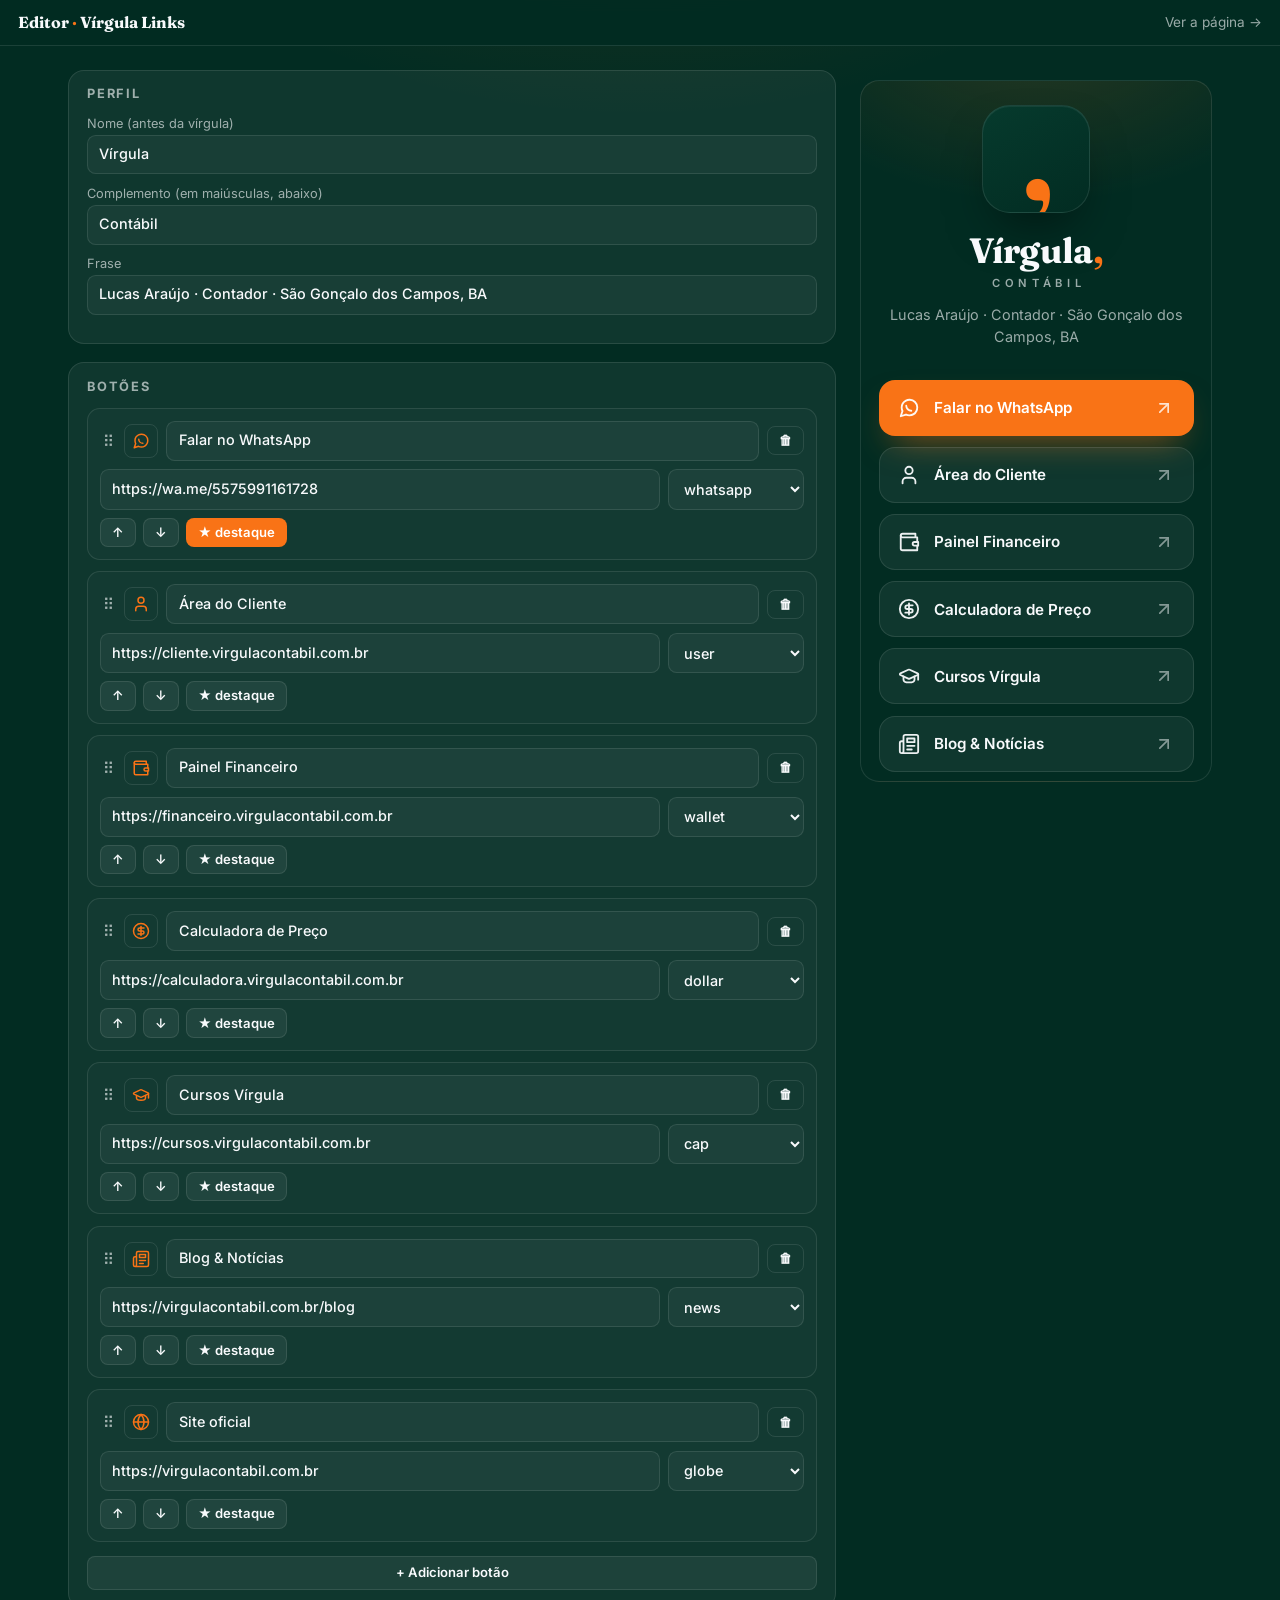
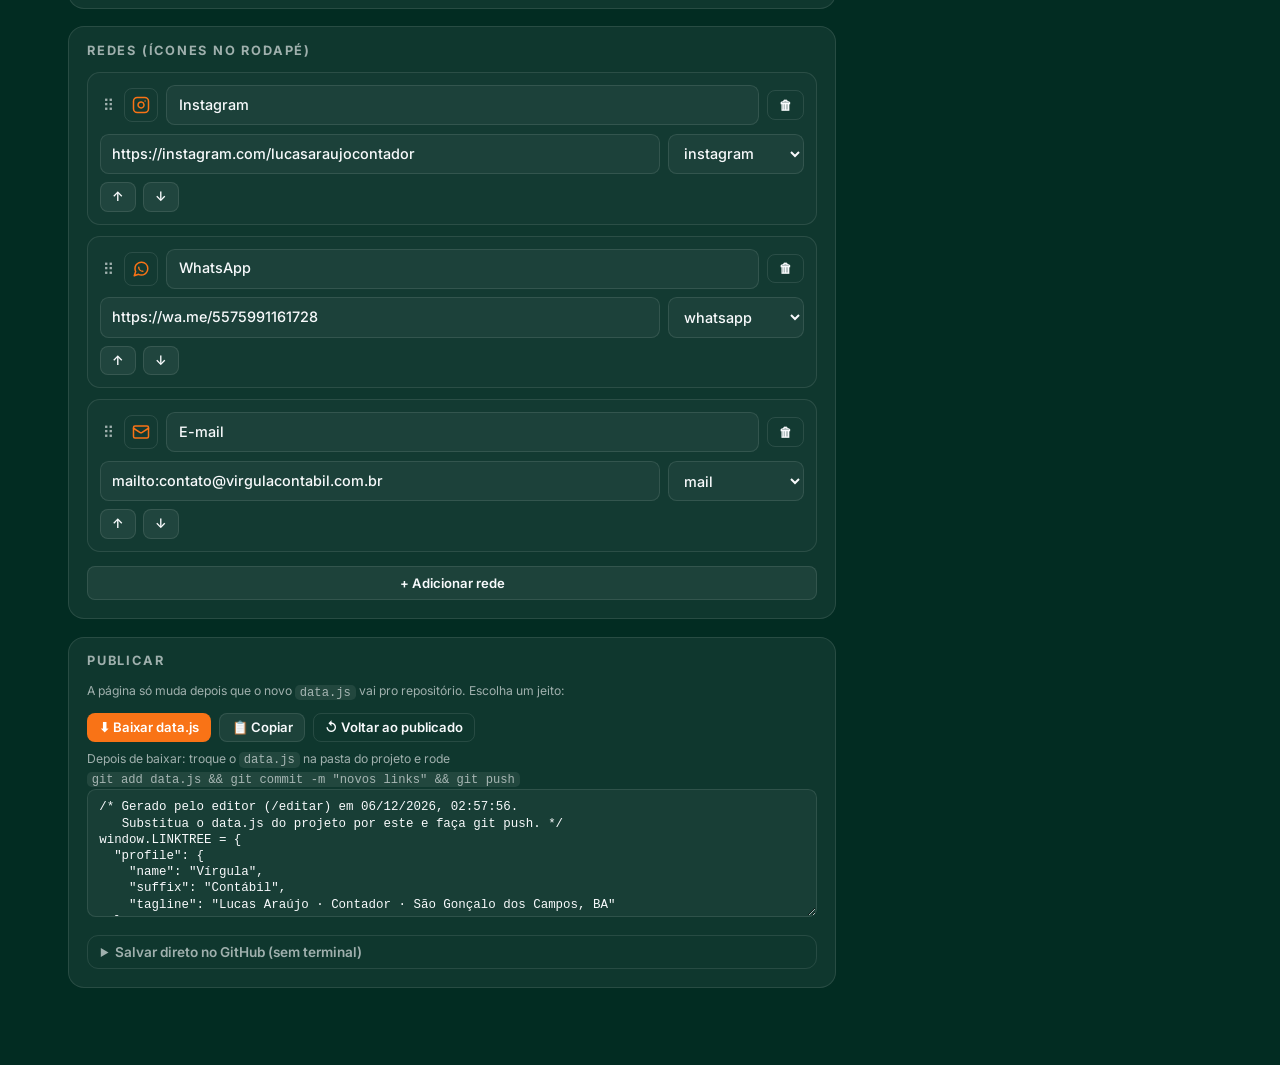
==== editor.html @ 1b105a56 "feat: editor visual (/editar) + dados em data.js + contatos do Lucas - separa config em data.js (per" ====
<!DOCTYPE html>
<html lang="pt-BR">
<head>
  <meta charset="UTF-8" />
  <meta name="viewport" content="width=device-width, initial-scale=1" />
  <meta name="robots" content="noindex, nofollow" />
  <title>Editor · Vírgula Links</title>
  <meta name="theme-color" content="#022C22" />
  <meta name="color-scheme" content="dark" />
  <link rel="icon" href="favicon.svg" type="image/svg+xml" />
  <link rel="preconnect" href="https://fonts.googleapis.com" />
  <link rel="preconnect" href="https://fonts.gstatic.com" crossorigin />
  <link href="https://fonts.googleapis.com/css2?family=Fraunces:opsz,wght@9..144,600;9..144,700&family=Inter:wght@400;500;600;700&display=swap" rel="stylesheet" />
  <link rel="stylesheet" href="theme.css" />
  <style>
    body { display: block; padding: 0; }
    .top {
      position: sticky; top: 0; z-index: 20;
      display: flex; align-items: center; justify-content: space-between; gap: 1rem;
      padding: 0.9rem 1.1rem;
      background: rgba(2, 44, 34, 0.92);
      backdrop-filter: blur(8px);
      border-bottom: 1px solid var(--line);
    }
    .top h1 { font: 700 1rem/1 'Fraunces', Georgia, serif; letter-spacing: 0; }
    .top a { color: var(--muted); font-size: 0.85rem; text-decoration: none; }
    .top a:hover { color: var(--orange); }

    .layout { max-width: 1180px; margin: 0 auto; padding: 1.5rem 1.1rem 5rem; display: grid; gap: 1.5rem; }
    @media (min-width: 960px) { .layout { grid-template-columns: 1fr 22rem; align-items: start; } }

    .card {
      background: var(--card); border: 1px solid var(--line);
      border-radius: 1rem; padding: 1.1rem 1.15rem;
    }
    .card + .card { margin-top: 1.1rem; }
    .card > h2 { font: 700 0.8rem/1 'Inter'; letter-spacing: 0.14em; text-transform: uppercase; color: var(--muted); margin-bottom: 0.9rem; }

    label.field { display: block; margin-bottom: 0.7rem; font-size: 0.8rem; color: var(--muted); }
    label.field span { display: block; margin-bottom: 0.25rem; }
    input, select, textarea {
      width: 100%; font: 500 0.9rem/1.3 'Inter', sans-serif;
      color: var(--paper); background: rgba(255,255,255,0.04);
      border: 1px solid var(--line); border-radius: 0.55rem; padding: 0.6rem 0.7rem;
    }
    input:focus, select:focus, textarea:focus { outline: none; border-color: var(--orange); }
    select option { background: #022C22; }
    textarea { resize: vertical; min-height: 8rem; font-family: ui-monospace, Menlo, Consolas, monospace; font-size: 0.78rem; }

    .row {
      border: 1px solid var(--line); border-radius: 0.8rem;
      padding: 0.75rem; margin-bottom: 0.7rem; background: rgba(255,255,255,0.02);
    }
    .row.dragging { opacity: 0.4; }
    .row__head { display: flex; align-items: center; gap: 0.5rem; margin-bottom: 0.55rem; }
    .row__head .grip { cursor: grab; color: var(--muted); padding: 0 0.15rem; touch-action: none; }
    .row__head .ico { width: 34px; height: 34px; flex-shrink: 0; display: grid; place-items: center; border: 1px solid var(--line); border-radius: 0.5rem; color: var(--orange); }
    .row__head input { flex: 1; }
    .row__grid { display: grid; grid-template-columns: 1fr 8.5rem; gap: 0.5rem; }
    .row__foot { display: flex; align-items: center; gap: 0.4rem; margin-top: 0.5rem; flex-wrap: wrap; }

    .btn {
      font: 600 0.82rem/1 'Inter'; color: var(--paper);
      background: rgba(255,255,255,0.06); border: 1px solid var(--line);
      border-radius: 0.5rem; padding: 0.45rem 0.7rem; cursor: pointer;
      display: inline-flex; align-items: center; gap: 0.35rem;
    }
    .btn:hover { border-color: var(--orange); color: var(--orange); }
    .btn--primary { background: var(--orange); border-color: transparent; color: #fff; }
    .btn--primary:hover { background: var(--orange-hover); color: #fff; }
    .btn--ghost { background: transparent; }
    .btn--danger:hover { border-color: #f87171; color: #f87171; }
    .btn[aria-pressed="true"] { background: var(--orange); border-color: transparent; color: #fff; }
    .btn:disabled { opacity: 0.5; cursor: not-allowed; }
    .btn-add { width: 100%; justify-content: center; padding: 0.6rem; margin-top: 0.2rem; }

    .hint { font-size: 0.76rem; color: var(--muted); line-height: 1.5; margin-top: 0.5rem; }
    .hint code { background: rgba(255,255,255,0.08); padding: 0.05rem 0.3rem; border-radius: 0.3rem; }

    .preview-col { position: sticky; top: 5rem; }
    .preview-frame {
      border: 1px solid var(--line); border-radius: 1.2rem; overflow: hidden;
      background:
        radial-gradient(30rem 20rem at 50% -10%, rgba(249,115,22,0.16), transparent 60%),
        var(--green);
      padding: 1.5rem 1.1rem;
      max-height: 78vh; overflow-y: auto;
    }
    .preview-frame .wrap { max-width: 20rem; }
    .preview-frame .reveal { opacity: 1 !important; transform: none !important; animation: none !important; }

    .statusline { font-size: 0.82rem; margin-top: 0.6rem; min-height: 1.2rem; }
    .statusline.ok { color: #34d399; }
    .statusline.err { color: #f87171; }
    details { border: 1px solid var(--line); border-radius: 0.7rem; padding: 0.5rem 0.8rem; margin-top: 0.9rem; }
    details summary { cursor: pointer; font-size: 0.85rem; font-weight: 600; color: var(--muted); }
    details[open] summary { margin-bottom: 0.7rem; color: var(--paper); }
    .toolbar { display: flex; gap: 0.5rem; flex-wrap: wrap; margin-top: 0.7rem; }
  </style>
</head>
<body>
  <div class="top">
    <h1>Editor <span style="color:var(--orange)">·</span> Vírgula Links</h1>
    <a href="index.html" target="_blank" rel="noopener">Ver a página →</a>
  </div>

  <div class="layout">
    <div>
      <div class="card">
        <h2>Perfil</h2>
        <label class="field"><span>Nome (antes da vírgula)</span><input id="f-name" /></label>
        <label class="field"><span>Complemento (em maiúsculas, abaixo)</span><input id="f-suffix" /></label>
        <label class="field"><span>Frase</span><input id="f-tagline" /></label>
      </div>

      <div class="card">
        <h2>Botões</h2>
        <div id="links-list"></div>
        <button class="btn btn-add" data-add="links">+ Adicionar botão</button>
      </div>

      <div class="card">
        <h2>Redes (ícones no rodapé)</h2>
        <div id="socials-list"></div>
        <button class="btn btn-add" data-add="socials">+ Adicionar rede</button>
      </div>

      <div class="card">
        <h2>Publicar</h2>
        <p class="hint">A página só muda depois que o novo <code>data.js</code> vai pro repositório. Escolha um jeito:</p>

        <div class="toolbar">
          <button class="btn btn--primary" id="btn-download">⬇ Baixar data.js</button>
          <button class="btn" id="btn-copy">📋 Copiar</button>
          <button class="btn btn--ghost" id="btn-reset">↺ Voltar ao publicado</button>
        </div>
        <p class="hint">Depois de baixar: troque o <code>data.js</code> na pasta do projeto e rode<br />
          <code>git add data.js &amp;&amp; git commit -m "novos links" &amp;&amp; git push</code></p>

        <textarea id="output" readonly aria-label="Conteúdo do data.js"></textarea>

        <details>
          <summary>Salvar direto no GitHub (sem terminal)</summary>
          <p class="hint">Precisa de um <b>token fino</b> do GitHub com permissão <b>Contents: Read and write</b>
            só no repositório <code>linktree-virgula</code>.
            Crie em <a href="https://github.com/settings/tokens?type=beta" target="_blank" rel="noopener" style="color:var(--orange)">github.com/settings/tokens</a>.
            O token fica <b>só neste navegador</b>.</p>
          <label class="field"><span>Repositório (dono/nome)</span><input id="gh-repo" value="lucasaraujosgc-hue/linktree-virgula" /></label>
          <label class="field"><span>Branch</span><input id="gh-branch" value="main" /></label>
          <label class="field"><span>Token</span><input id="gh-token" type="password" autocomplete="off" placeholder="github_pat_..." /></label>
          <label class="field" style="display:flex;gap:0.5rem;align-items:center">
            <input type="checkbox" id="gh-remember" style="width:auto" /> <span style="margin:0">Lembrar o token neste navegador</span>
          </label>
          <button class="btn btn--primary" id="btn-gh">🚀 Salvar e publicar</button>
          <div class="statusline" id="gh-status"></div>
        </details>
      </div>
    </div>

    <div class="preview-col">
      <div class="preview-frame">
        <main class="wrap">
          <div class="avatar" aria-hidden="true">
            <svg viewBox="0 0 64 64"><text x="33" y="57" text-anchor="middle" font-family="Fraunces, Georgia, serif" font-weight="700" font-size="72" fill="#F97316">,</text></svg>
          </div>
          <h1 class="name"><span id="pv-name">Vírgula</span><b>,</b></h1>
          <span class="suffix" id="pv-suffix">Contábil</span>
          <p class="tagline" id="pv-tagline"></p>
          <nav class="links" id="pv-links"></nav>
          <div class="socials" id="pv-socials"></div>
        </main>
      </div>
    </div>
  </div>

  <script src="icons.js"></script>
  <script src="data.js"></script>
  <script>
  (function () {
    'use strict';
    var DRAFT_KEY = 'linktree-draft';
    var TOKEN_KEY = 'linktree-gh-token';

    var PUBLISHED = JSON.parse(JSON.stringify(window.LINKTREE || {
      profile: { name: 'Vírgula', suffix: 'Contábil', tagline: '' }, links: [], socials: []
    }));

    var data;
    try {
      var saved = localStorage.getItem(DRAFT_KEY);
      data = saved ? JSON.parse(saved) : JSON.parse(JSON.stringify(PUBLISHED));
    } catch (e) { data = JSON.parse(JSON.stringify(PUBLISHED)); }
    data.profile = data.profile || {};
    data.links = data.links || [];
    data.socials = data.socials || [];

    var $ = function (id) { return document.getElementById(id); };
    var esc = function (s) {
      return String(s == null ? '' : s).replace(/[&<>"']/g, function (c) {
        return { '&': '&amp;', '<': '&lt;', '>': '&gt;', '"': '&quot;', "'": '&#39;' }[c];
      });
    };
    var iconOptions = window.ICON_NAMES.map(function (n) { return '<option value="' + n + '">' + n + '</option>'; }).join('');

    /* ---------- render das listas ---------- */
    function rowHtml(item, kind, idx) {
      var isLink = kind === 'links';
      return '' +
        '<div class="row" data-kind="' + kind + '" data-idx="' + idx + '">' +
          '<div class="row__head">' +
            '<span class="grip" draggable="true" title="Arraste para reordenar" aria-hidden="true">⠿</span>' +
            '<span class="ico">' + window.iconSvg(item.icon, 18, '') + '</span>' +
            '<input data-f="label" placeholder="Texto do botão" value="' + esc(item.label) + '" />' +
            '<button class="btn btn--ghost btn--danger" data-act="del" title="Remover">🗑</button>' +
          '</div>' +
          '<div class="row__grid">' +
            '<input data-f="href" placeholder="https://..." value="' + esc(item.href) + '" />' +
            '<select data-f="icon">' + iconOptions + '</select>' +
          '</div>' +
          '<div class="row__foot">' +
            '<button class="btn" data-act="up" title="Subir">↑</button>' +
            '<button class="btn" data-act="down" title="Descer">↓</button>' +
            (isLink ? '<button class="btn" data-act="star" aria-pressed="' + (item.primary ? 'true' : 'false') + '">★ destaque</button>' : '') +
          '</div>' +
        '</div>';
    }

    function renderList(kind) {
      var host = $(kind + '-list');
      host.innerHTML = data[kind].map(function (it, i) { return rowHtml(it, kind, i); }).join('');
      data[kind].forEach(function (it, i) {
        host.querySelectorAll('.row')[i].querySelector('[data-f="icon"]').value = it.icon || 'link';
      });
    }

    /* ---------- render do preview ---------- */
    function renderPreview() {
      $('pv-name').textContent = data.profile.name || 'Vírgula';
      $('pv-suffix').textContent = data.profile.suffix || '';
      $('pv-tagline').textContent = data.profile.tagline || '';
      $('pv-links').innerHTML = data.links.map(function (l) {
        return '<a class="link ' + (l.primary ? 'link--primary' : '') + '" href="' + esc(l.href) + '" target="_blank" rel="noopener">' +
          window.iconSvg(l.icon, 22, 'link__icon') + '<span class="link__label">' + esc(l.label) + '</span>' +
          window.iconSvg('go', 20, 'link__go') + '</a>';
      }).join('');
      $('pv-socials').innerHTML = data.socials.map(function (s) {
        return '<a class="social" href="' + esc(s.href) + '" target="_blank" rel="noopener" title="' + esc(s.label) + '">' +
          window.iconSvg(s.icon, 22, '') + '</a>';
      }).join('');
    }

    function toDataJs() {
      return '/* Gerado pelo editor (/editar) em ' + new Date().toLocaleString('pt-BR') + '.\n' +
        '   Substitua o data.js do projeto por este e faça git push. */\n' +
        'window.LINKTREE = ' + JSON.stringify(data, null, 2) + ';\n';
    }

    function sync() {
      try { localStorage.setItem(DRAFT_KEY, JSON.stringify(data)); } catch (e) {}
      renderPreview();
      $('output').value = toDataJs();
    }

    function refreshAll() {
      $('f-name').value = data.profile.name || '';
      $('f-suffix').value = data.profile.suffix || '';
      $('f-tagline').value = data.profile.tagline || '';
      renderList('links');
      renderList('socials');
      sync();
    }

    /* ---------- eventos ---------- */
    ['name', 'suffix', 'tagline'].forEach(function (f) {
      $('f-' + f).addEventListener('input', function () { data.profile[f] = this.value; sync(); });
    });

    document.querySelectorAll('[data-add]').forEach(function (b) {
      b.addEventListener('click', function () {
        var kind = this.getAttribute('data-add');
        data[kind].push(kind === 'links'
          ? { label: 'Novo link', href: 'https://', icon: 'link' }
          : { label: 'Rede', href: 'https://', icon: 'link' });
        renderList(kind); sync();
      });
    });

    ['links', 'socials'].forEach(function (kind) {
      var host = $(kind + '-list');

      host.addEventListener('input', function (e) {
        var row = e.target.closest('.row'); if (!row) return;
        var i = +row.dataset.idx, f = e.target.dataset.f;
        if (!f) return;
        data[kind][i][f] = e.target.value;
        if (f === 'icon') row.querySelector('.ico').innerHTML = window.iconSvg(e.target.value, 18, '');
        sync();
      });

      host.addEventListener('click', function (e) {
        var btn = e.target.closest('[data-act]'); if (!btn) return;
        var row = btn.closest('.row'); var i = +row.dataset.idx;
        var act = btn.dataset.act;
        if (act === 'del') data[kind].splice(i, 1);
        else if (act === 'up' && i > 0) data[kind].splice(i - 1, 0, data[kind].splice(i, 1)[0]);
        else if (act === 'down' && i < data[kind].length - 1) data[kind].splice(i + 1, 0, data[kind].splice(i, 1)[0]);
        else if (act === 'star') { data[kind][i].primary = !data[kind][i].primary; }
        renderList(kind); sync();
      });

      // arrastar para reordenar
      var dragFrom = null;
      host.addEventListener('dragstart', function (e) {
        var row = e.target.closest('.row'); if (!row) return;
        dragFrom = +row.dataset.idx; row.classList.add('dragging');
      });
      host.addEventListener('dragend', function (e) {
        var row = e.target.closest('.row'); if (row) row.classList.remove('dragging');
      });
      host.addEventListener('dragover', function (e) { e.preventDefault(); });
      host.addEventListener('drop', function (e) {
        e.preventDefault();
        var row = e.target.closest('.row'); if (!row || dragFrom === null) return;
        var to = +row.dataset.idx;
        if (to !== dragFrom) {
          data[kind].splice(to, 0, data[kind].splice(dragFrom, 1)[0]);
          renderList(kind); sync();
        }
        dragFrom = null;
      });
    });

    /* ---------- publicar ---------- */
    function download(name, text) {
      var blob = new Blob([text], { type: 'text/javascript;charset=utf-8' });
      var a = document.createElement('a');
      a.href = URL.createObjectURL(blob); a.download = name;
      document.body.appendChild(a); a.click(); a.remove();
      setTimeout(function () { URL.revokeObjectURL(a.href); }, 1500);
    }

    $('btn-download').addEventListener('click', function () { download('data.js', toDataJs()); });

    $('btn-copy').addEventListener('click', function () {
      navigator.clipboard.writeText(toDataJs()).then(function () {
        $('btn-copy').textContent = '✓ Copiado';
        setTimeout(function () { $('btn-copy').textContent = '📋 Copiar'; }, 1500);
      });
    });

    $('btn-reset').addEventListener('click', function () {
      if (!confirm('Descartar as mudanças e voltar ao que está publicado?')) return;
      data = JSON.parse(JSON.stringify(PUBLISHED));
      data.profile = data.profile || {}; data.links = data.links || []; data.socials = data.socials || [];
      localStorage.removeItem(DRAFT_KEY);
      refreshAll();
    });

    // token lembrado
    try {
      var t = localStorage.getItem(TOKEN_KEY);
      if (t) { $('gh-token').value = t; $('gh-remember').checked = true; }
    } catch (e) {}

    function b64(str) { return btoa(unescape(encodeURIComponent(str))); }

    $('btn-gh').addEventListener('click', async function () {
      var st = $('gh-status'); st.className = 'statusline'; st.textContent = 'Enviando…';
      var repo = $('gh-repo').value.trim(), branch = $('gh-branch').value.trim() || 'main';
      var token = $('gh-token').value.trim();
      if (!/^[^/]+\/[^/]+$/.test(repo) || !token) {
        st.className = 'statusline err'; st.textContent = 'Preencha o repositório (dono/nome) e o token.';
        return;
      }
      try {
        localStorage[$('gh-remember').checked ? 'setItem' : 'removeItem'](TOKEN_KEY, token);
      } catch (e) {}

      var api = 'https://api.github.com/repos/' + repo + '/contents/data.js';
      var headers = { 'Authorization': 'Bearer ' + token, 'Accept': 'application/vnd.github+json' };
      try {
        var sha;
        var g = await fetch(api + '?ref=' + encodeURIComponent(branch), { headers: headers });
        if (g.status === 200) sha = (await g.json()).sha;
        else if (g.status === 401) throw new Error('Token inválido ou sem permissão.');
        else if (g.status !== 404) throw new Error('Erro ao ler o arquivo (' + g.status + ').');

        var payload = {
          message: 'edit: atualiza links pelo editor',
          content: b64(toDataJs()),
          branch: branch
        };
        if (sha) payload.sha = sha;

        var p = await fetch(api, { method: 'PUT', headers: headers, body: JSON.stringify(payload) });
        if (!p.ok) {
          var msg = 'Erro ' + p.status;
          try { msg = (await p.json()).message || msg; } catch (e) {}
          throw new Error(msg);
        }
        st.className = 'statusline ok';
        st.textContent = '✓ Publicado! O EasyPanel vai atualizar a página em ~1 min (se o Auto Deploy estiver ligado).';
      } catch (err) {
        st.className = 'statusline err';
        st.textContent = '✗ ' + err.message;
      }
    });

    refreshAll();
  })();
  </script>
</body>
</html>
---- theme.css ----
/* Estilo visual da Vírgula Contábil — usado pela página e pelo editor. */
:root {
  --green:        #022C22;
  --green-soft:   #063a2d;
  --orange:       #F97316;
  --orange-hover: #EA580C;
  --paper:        #F8FAFC;
  --muted:        rgba(248, 250, 252, 0.62);
  --card:         rgba(255, 255, 255, 0.055);
  --card-hover:   rgba(255, 255, 255, 0.09);
  --line:         rgba(255, 255, 255, 0.10);
}

* { box-sizing: border-box; margin: 0; padding: 0; }

body {
  min-height: 100vh;
  min-height: 100dvh;
  font-family: 'Inter', system-ui, -apple-system, 'Segoe UI', Roboto, sans-serif;
  color: var(--paper);
  background:
    radial-gradient(60rem 40rem at 50% -10%, rgba(249, 115, 22, 0.16), transparent 60%),
    radial-gradient(50rem 40rem at 50% 120%, rgba(16, 185, 129, 0.14), transparent 60%),
    var(--green);
  display: flex;
  justify-content: center;
  padding: clamp(2rem, 8vw, 4rem) 1.25rem calc(2.5rem + env(safe-area-inset-bottom));
  -webkit-font-smoothing: antialiased;
}

.wrap { width: 100%; max-width: 30rem; }

/* ---- Cabeçalho ---- */
.avatar {
  width: 108px; height: 108px; margin: 0 auto 1.25rem;
  border-radius: 28px;
  background: linear-gradient(150deg, var(--green-soft), var(--green));
  border: 1px solid var(--line);
  box-shadow: 0 24px 50px -18px rgba(0, 0, 0, 0.55), inset 0 1px 0 rgba(255, 255, 255, 0.06);
  overflow: hidden;
}
.avatar svg { display: block; width: 100%; height: 100%; }

.name {
  text-align: center;
  font-family: 'Fraunces', Georgia, serif;
  font-weight: 700;
  font-size: clamp(1.8rem, 7vw, 2.2rem);
  letter-spacing: -0.01em;
  line-height: 1;
}
.name b { color: var(--orange); font-weight: 700; }
.suffix {
  display: block;
  text-align: center;
  margin-top: 0.5rem;
  font-size: 0.7rem;
  font-weight: 600;
  letter-spacing: 0.42em;
  text-transform: uppercase;
  color: var(--muted);
  padding-left: 0.42em;
}
.tagline {
  text-align: center;
  margin-top: 0.9rem;
  font-size: 0.9rem;
  color: var(--muted);
  line-height: 1.5;
}

/* ---- Links ---- */
.links { display: grid; gap: 0.7rem; margin-top: 2rem; }

.link {
  display: flex; align-items: center; gap: 0.85rem;
  padding: 1rem 1.15rem;
  border-radius: 1rem;
  background: var(--card);
  border: 1px solid var(--line);
  color: var(--paper);
  text-decoration: none;
  font-size: 0.95rem; font-weight: 600;
  transition: transform 0.18s ease, background 0.18s ease, border-color 0.18s ease;
}
.link:hover, .link:focus-visible {
  background: var(--card-hover);
  border-color: var(--orange);
  transform: translateY(-2px);
}
.link__label { flex: 1; }
.link__icon { flex-shrink: 0; opacity: 0.95; }
.link__go { flex-shrink: 0; opacity: 0.5; }

.link--primary {
  background: var(--orange);
  border-color: transparent;
  color: #fff;
  box-shadow: 0 16px 34px -14px rgba(249, 115, 22, 0.6);
}
.link--primary:hover, .link--primary:focus-visible {
  background: var(--orange-hover);
  border-color: transparent;
}
.link--primary .link__go { opacity: 0.8; }

/* ---- Redes ---- */
.socials { display: flex; justify-content: center; gap: 0.8rem; margin-top: 1.9rem; flex-wrap: wrap; }
.social {
  width: 44px; height: 44px;
  display: grid; place-items: center;
  border-radius: 999px;
  border: 1px solid var(--line);
  color: var(--paper);
  transition: color 0.18s ease, border-color 0.18s ease, background 0.18s ease;
}
.social:hover, .social:focus-visible { color: var(--orange); border-color: var(--orange); background: var(--card); }

.foot {
  text-align: center;
  margin-top: 2.2rem;
  font-size: 0.75rem;
  color: var(--muted);
  line-height: 1.6;
}
.foot a { color: var(--muted); text-decoration: underline; text-underline-offset: 2px; }

:focus-visible { outline: 2px solid var(--orange); outline-offset: 3px; border-radius: 4px; }

@media (prefers-reduced-motion: no-preference) {
  .reveal { opacity: 0; transform: translateY(10px); animation: rise 0.5s ease forwards; }
  @keyframes rise { to { opacity: 1; transform: none; } }
}
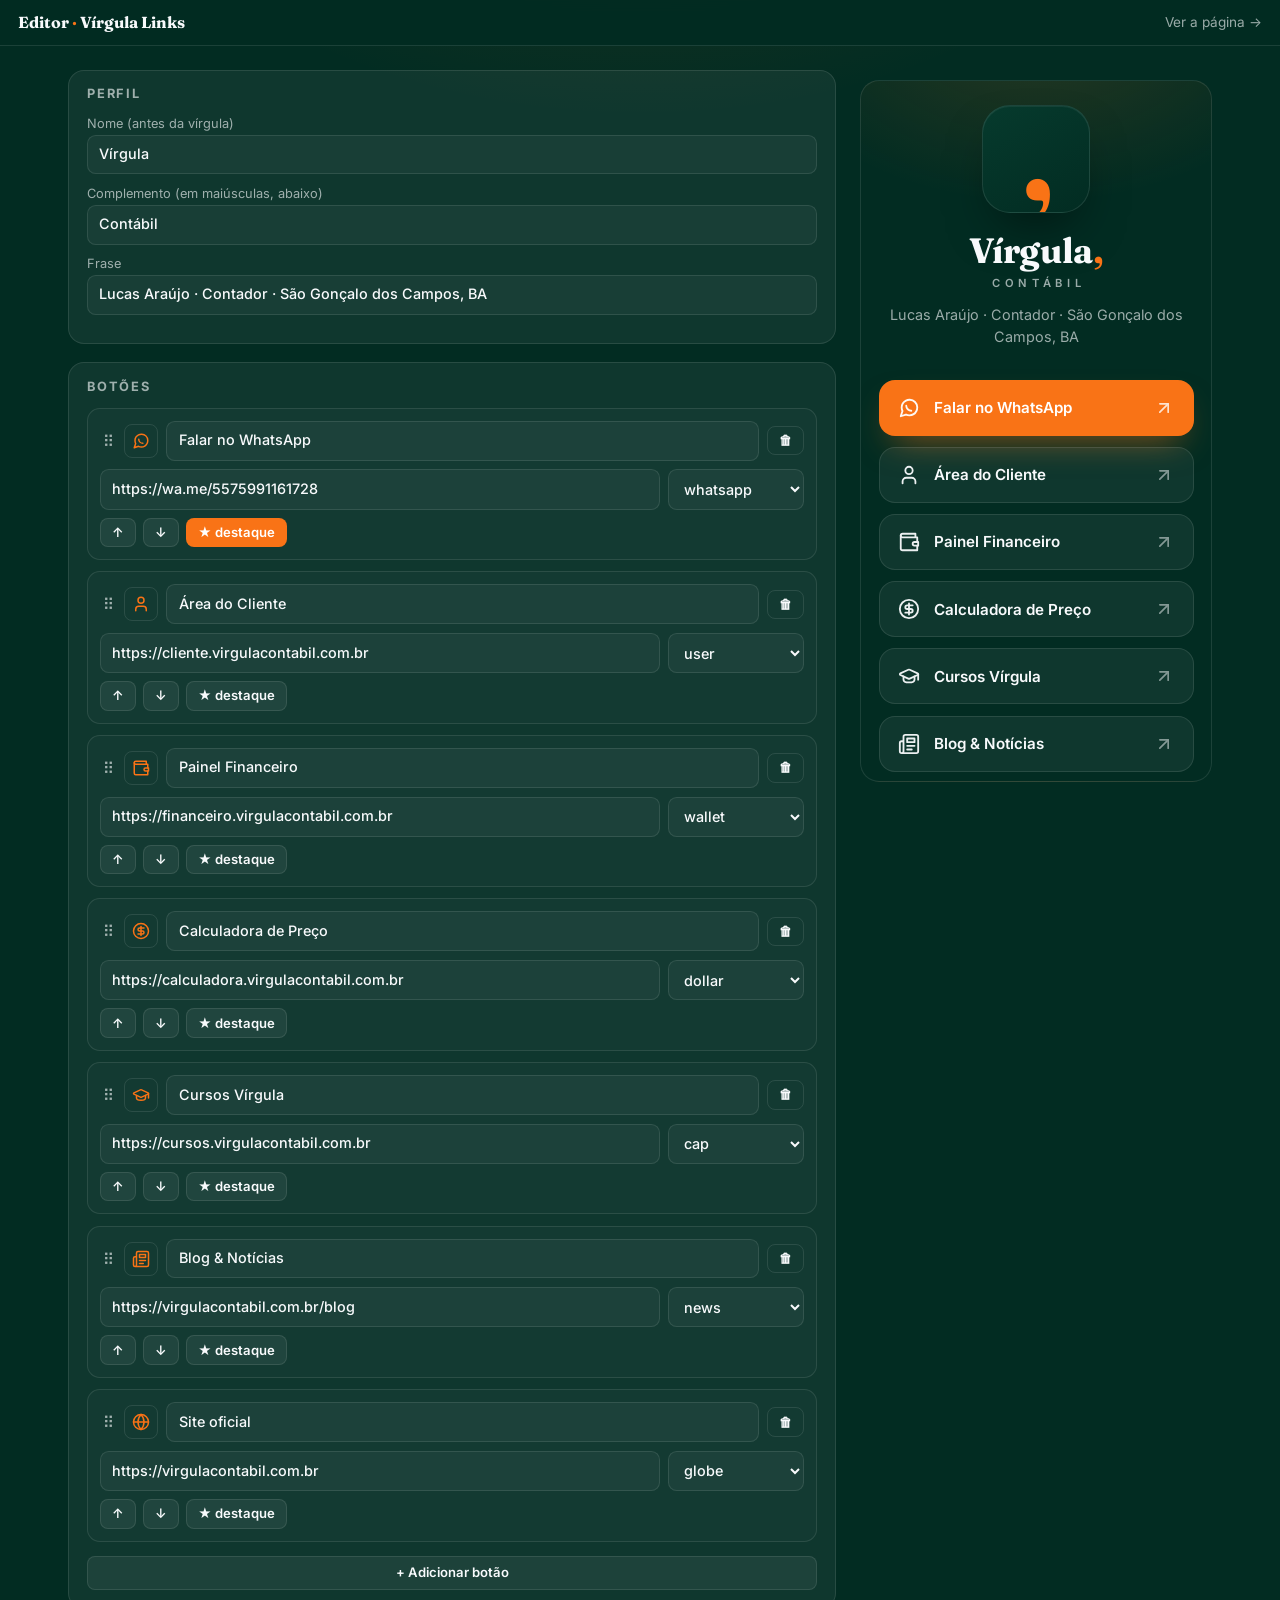
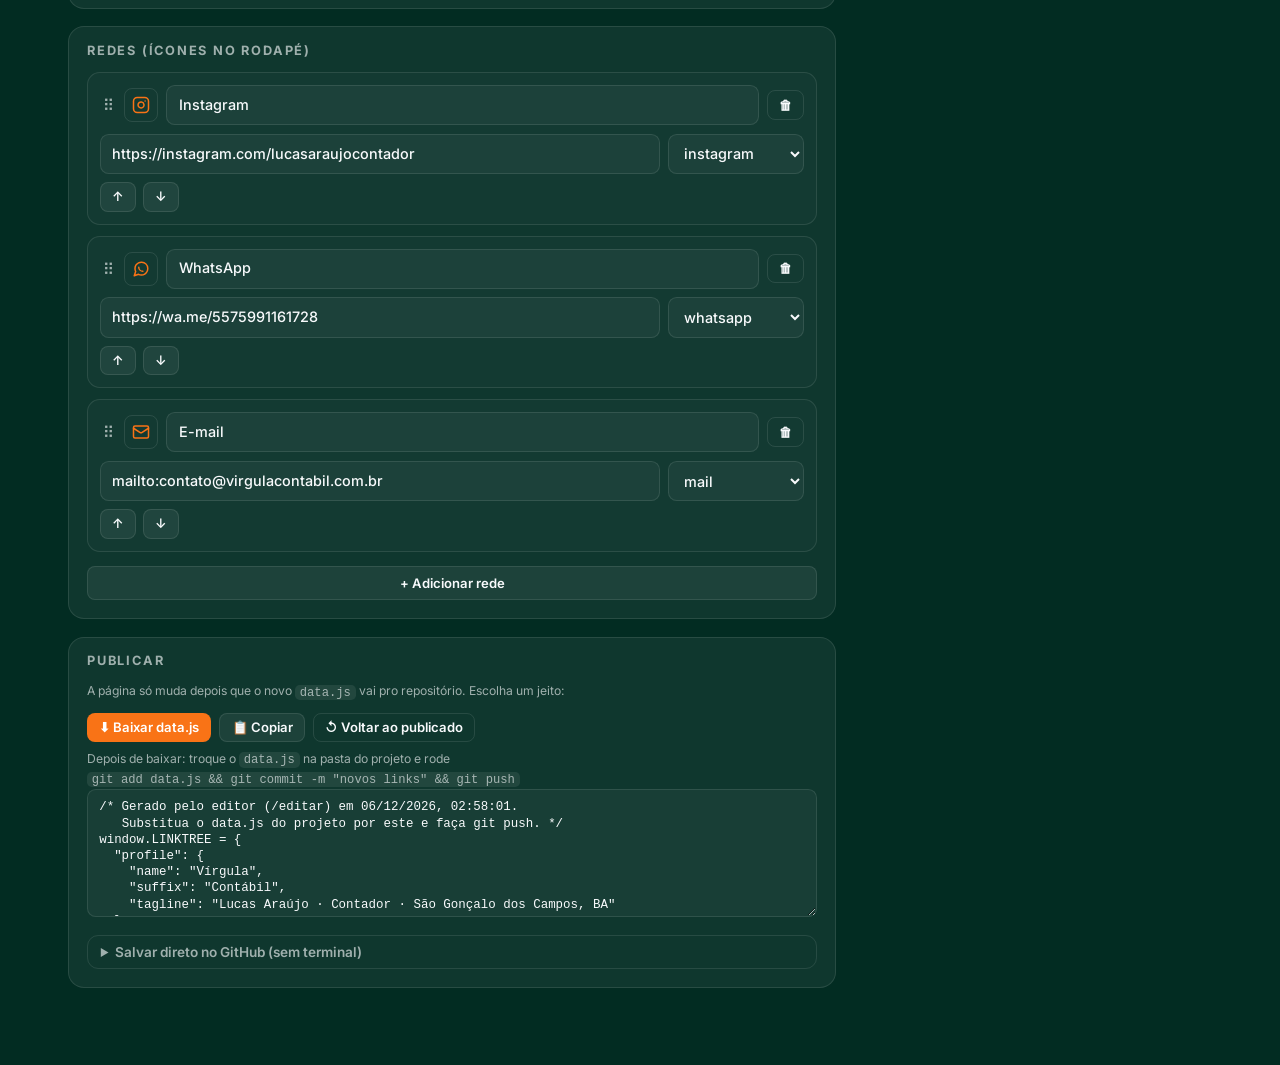
==== commit 6a5d2791: "fix(editor): fallback de copiar quando clipboard API indisponível Co-Authored-By: Claude Sonnet 5 <n" ====
--- a/editor.html
+++ b/editor.html
@@ -342,10 +342,16 @@
     $('btn-download').addEventListener('click', function () { download('data.js', toDataJs()); });
 
     $('btn-copy').addEventListener('click', function () {
-      navigator.clipboard.writeText(toDataJs()).then(function () {
+      var txt = toDataJs(), done = function () {
         $('btn-copy').textContent = '✓ Copiado';
         setTimeout(function () { $('btn-copy').textContent = '📋 Copiar'; }, 1500);
-      });
+      };
+      if (navigator.clipboard && navigator.clipboard.writeText) {
+        navigator.clipboard.writeText(txt).then(done, function () { $('output').select(); });
+      } else {
+        $('output').select();
+        try { document.execCommand('copy'); done(); } catch (e) {}
+      }
     });
 
     $('btn-reset').addEventListener('click', function () {
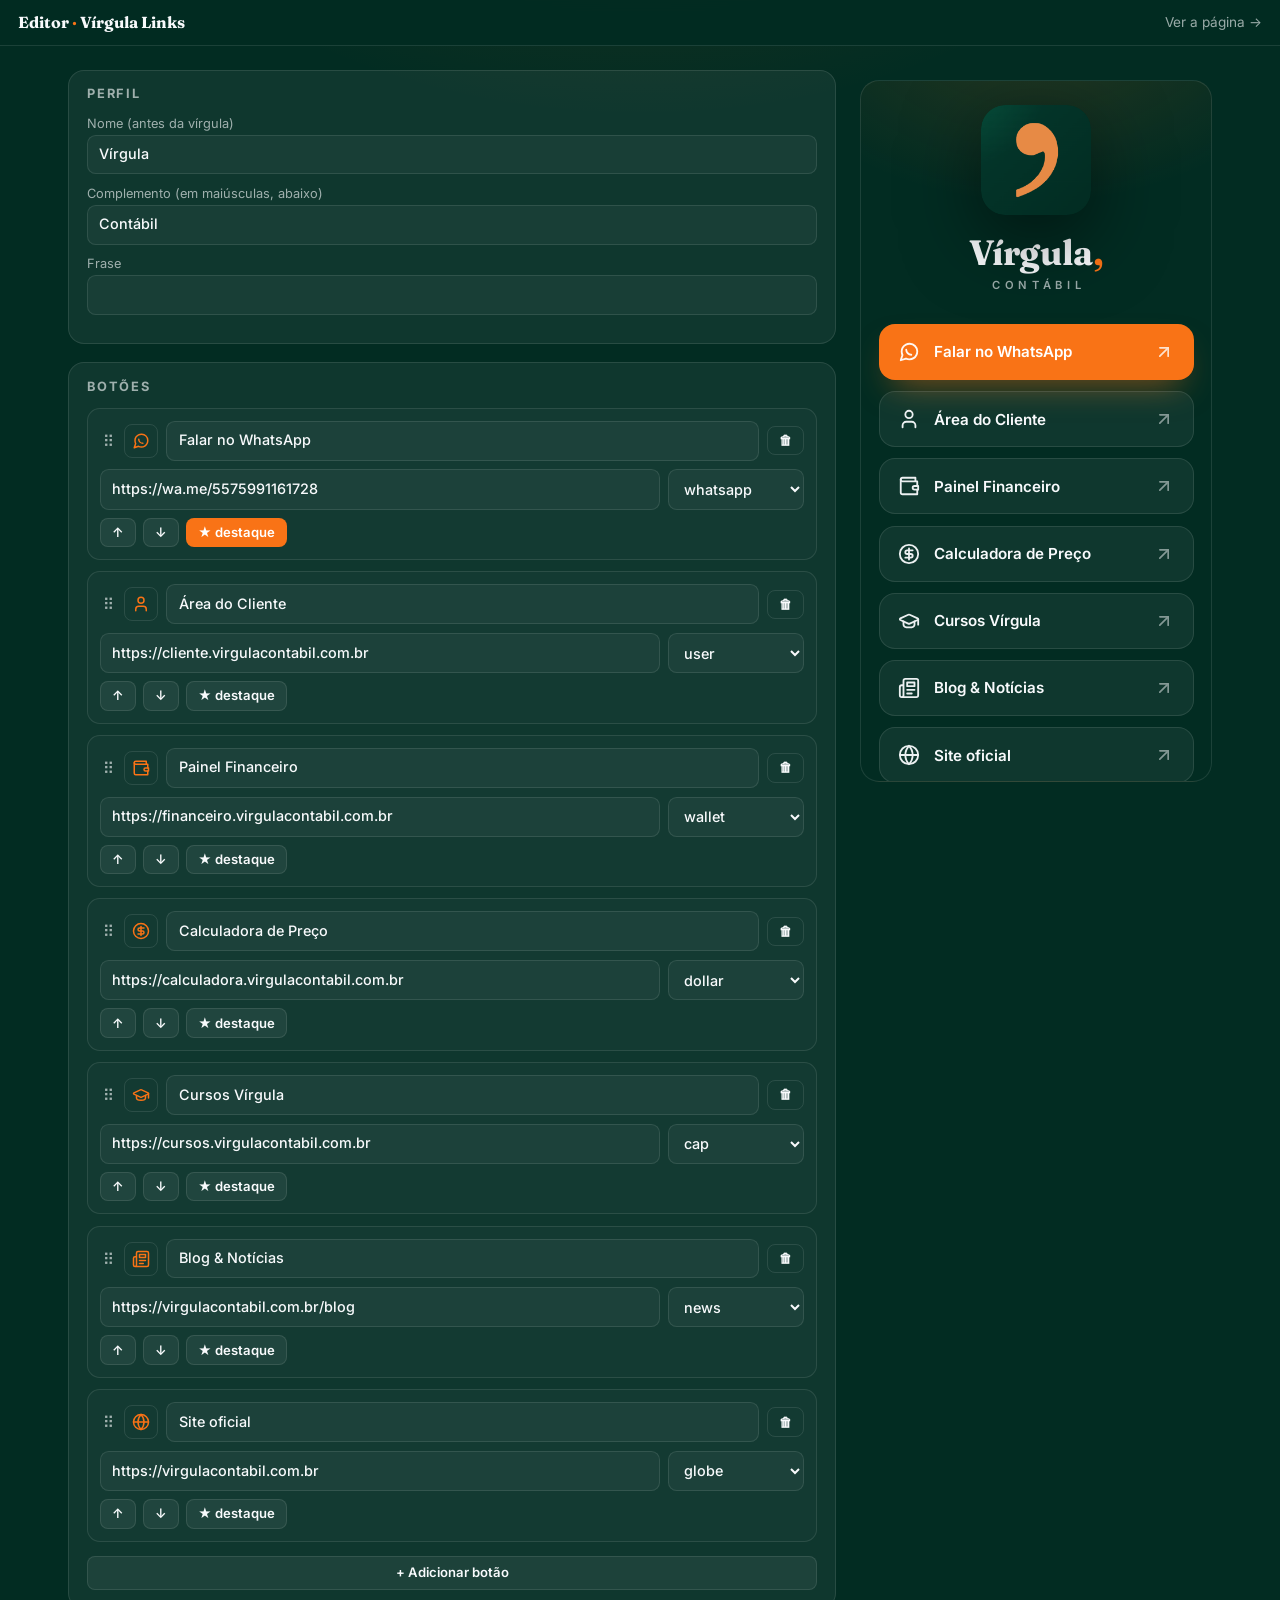
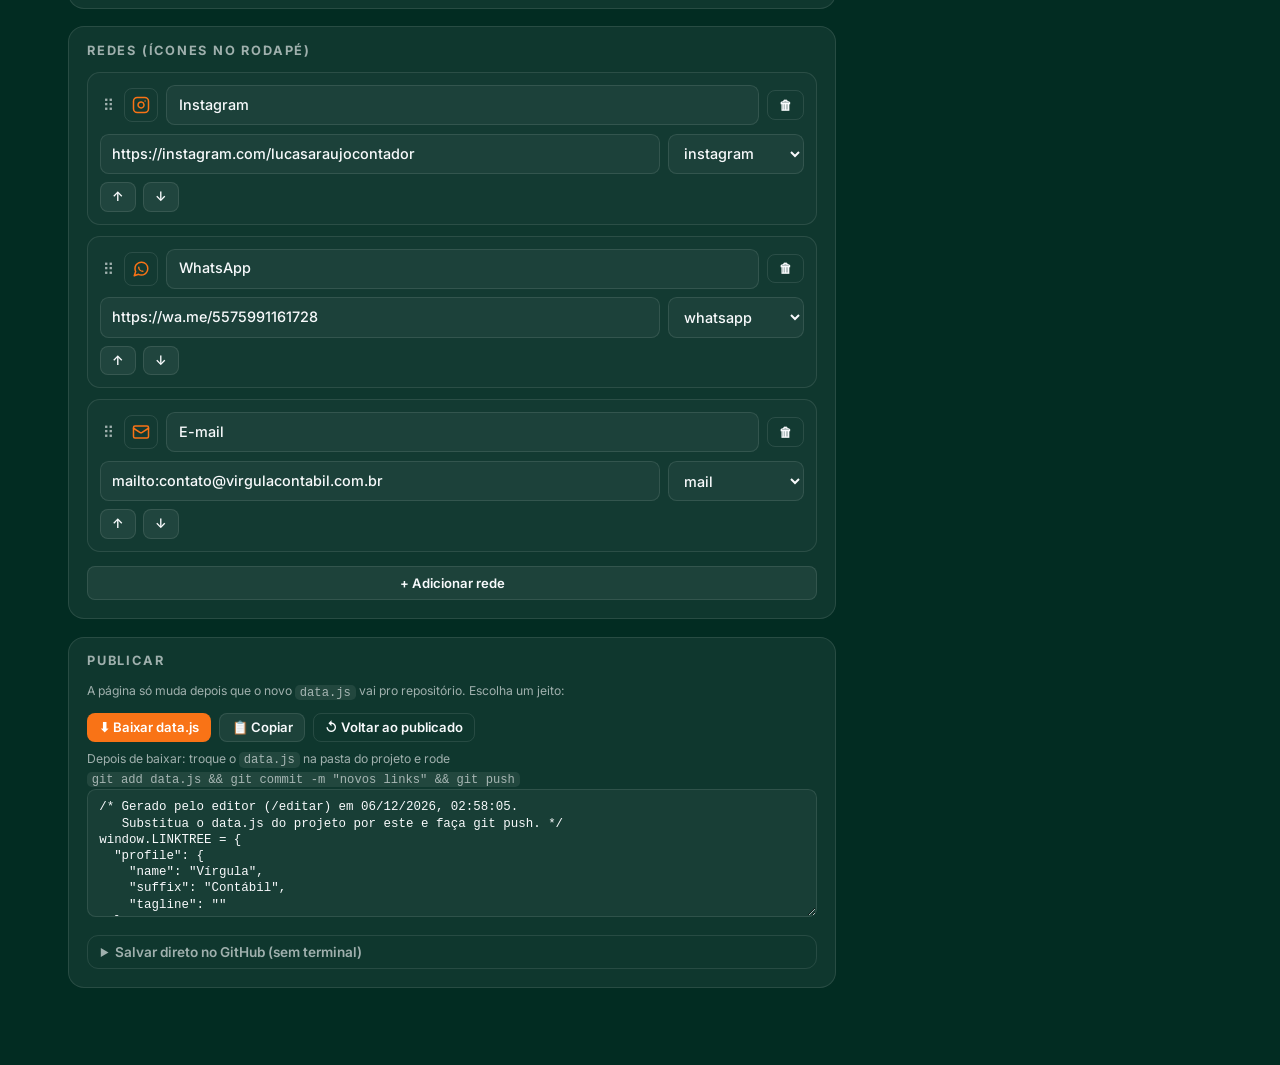
==== commit d5d5ed49: "feat: icon-192.png (do site WP) como favicon e avatar; remove a frase do perfil Co-Authored-By: Clau" ====
--- a/editor.html
+++ b/editor.html
@@ -7,7 +7,7 @@
   <title>Editor · Vírgula Links</title>
   <meta name="theme-color" content="#022C22" />
   <meta name="color-scheme" content="dark" />
-  <link rel="icon" href="favicon.svg" type="image/svg+xml" />
+  <link rel="icon" href="icon-192.png" sizes="192x192" type="image/png" />
   <link rel="preconnect" href="https://fonts.googleapis.com" />
   <link rel="preconnect" href="https://fonts.gstatic.com" crossorigin />
   <link href="https://fonts.googleapis.com/css2?family=Fraunces:opsz,wght@9..144,600;9..144,700&family=Inter:wght@400;500;600;700&display=swap" rel="stylesheet" />
@@ -160,8 +160,8 @@
     <div class="preview-col">
       <div class="preview-frame">
         <main class="wrap">
-          <div class="avatar" aria-hidden="true">
-            <svg viewBox="0 0 64 64"><text x="33" y="57" text-anchor="middle" font-family="Fraunces, Georgia, serif" font-weight="700" font-size="72" fill="#F97316">,</text></svg>
+          <div class="avatar">
+            <img src="icon-192.png" width="110" height="110" alt="Vírgula Contábil" />
           </div>
           <h1 class="name"><span id="pv-name">Vírgula</span><b>,</b></h1>
           <span class="suffix" id="pv-suffix">Contábil</span>
--- a/theme.css
+++ b/theme.css
@@ -31,15 +31,12 @@
 .wrap { width: 100%; max-width: 30rem; }
 
 /* ---- Cabeçalho ---- */
-.avatar {
-  width: 108px; height: 108px; margin: 0 auto 1.25rem;
-  border-radius: 28px;
-  background: linear-gradient(150deg, var(--green-soft), var(--green));
-  border: 1px solid var(--line);
-  box-shadow: 0 24px 50px -18px rgba(0, 0, 0, 0.55), inset 0 1px 0 rgba(255, 255, 255, 0.06);
-  overflow: hidden;
+.avatar { width: 110px; height: 110px; margin: 0 auto 1.25rem; }
+.avatar img, .avatar svg {
+  display: block; width: 100%; height: 100%;
+  border-radius: 24px;
+  filter: drop-shadow(0 22px 38px rgba(0, 0, 0, 0.5));
 }
-.avatar svg { display: block; width: 100%; height: 100%; }
 
 .name {
   text-align: center;
@@ -68,6 +65,7 @@
   color: var(--muted);
   line-height: 1.5;
 }
+.tagline:empty { display: none; }
 
 /* ---- Links ---- */
 .links { display: grid; gap: 0.7rem; margin-top: 2rem; }
